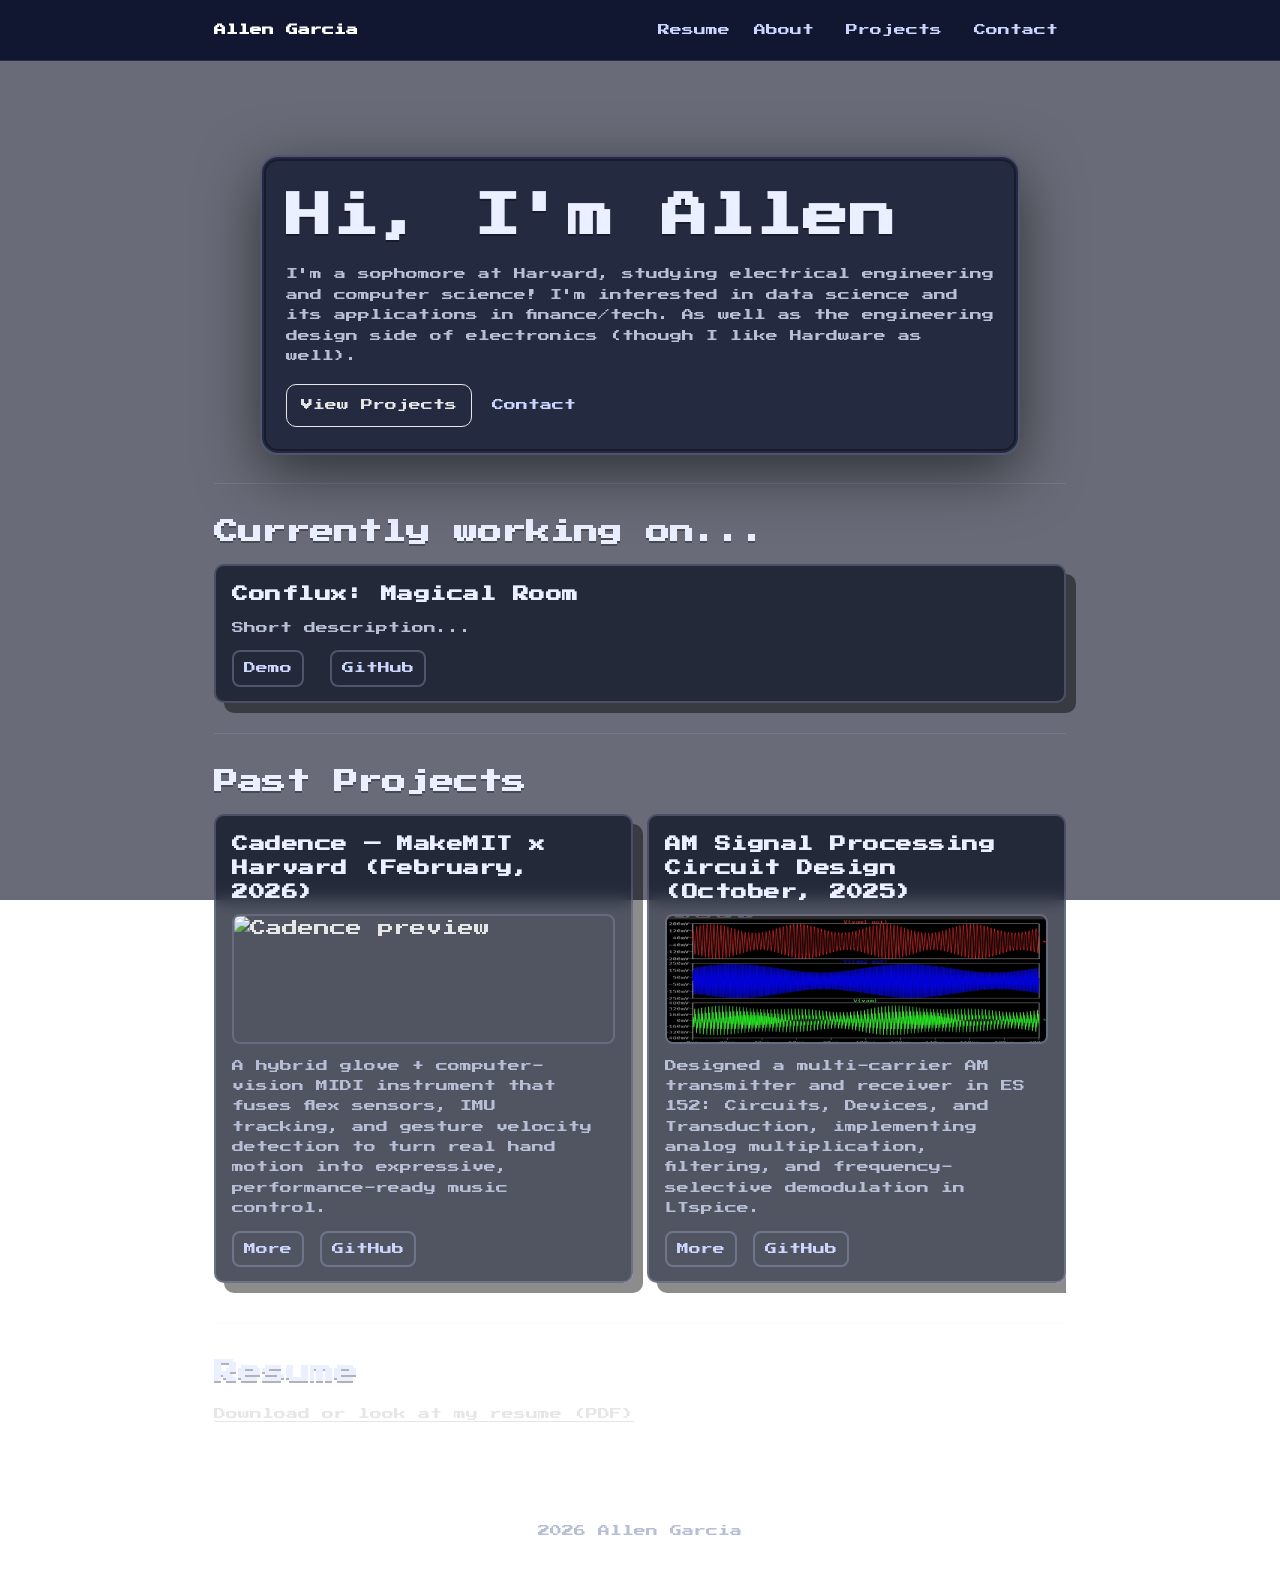
==== index.html @ dbefd51e "Update site" ====
<!doctype html>
<html lang="eng">
    <head>
        <meta charset="UTF-8" />
        <meta name="viewport" content="width=device-width, initial-scale=1.0" />
        <title> Allen Garcia | Portfolio </title>
        <link rel="preconnect" href="https://fonts.googleapis.com">
        <link rel="preconnect" href="https://fonts.gstatic.com" crossorigin>
        <link href="https://fonts.googleapis.com/css2?family=Press+Start+2P&display=swap" rel="stylesheet">
        <link href="https://fonts.googleapis.com/css2?family=IBM+Plex+Mono:wght@300;400;500&display=swap" rel="stylesheet">
        <link rel = "stylesheet" href="style.css" />
    </head>

    <body>
        <video autoplay muted loop playsinline id="bg-video"> 
        <source src="assets/computer-retro.mp4" type="video/mp4" /> </video>
        <header class="site-header">
            <nav class="nav">
                <a class="logo" href="#"> Allen Garcia </a>
                <div class="nav-links">
                    <a href="#resume">Resume</a>
                    <button class="nav-btn" data-modal="aboutModal">About</button>
                    <button class="nav-btn" data-modal="projectsModal">Projects</button>
                    <button class="nav-btn" data-modal="contactModal">Contact</button>
                </div>
            </nav>
        </header>

        <main class="container">
            <section class="hero">
                <div class="hero-panel">
                    <h1>Hi, I'm Allen</h1>
                    <p>
                        I'm a sophomore at Harvard, studying electrical engineering and computer science! I'm interested in data science and 
                        its applications in finance/tech. As well as the engineering design side of electronics (though I like Hardware as well).
                    </p>
                    <div class="hero-buttons">
                        <a class="button" href="#projects">View Projects</a>
                        <button class="button button-outline nav-btn" data-modal="contactModal">Contact</button>
                    </div>
                </div>
            </section>


            <section id="projects" class="section">
                <h2> Currently working on...</h2>

                <div class="grid">
                    <article class="card">
                        <h3>Conflux: Magical Room </h3>
                        <p>Short description...</p>
                        <div class="card-links">
                            <a href="#" target="_blank" rel="noreferrer">Demo</a>
                            <a href="#" target="_blank" rel="noreferrer">GitHub</a>
                        </div>
                    </article>
                </div>
            </section>

            <section id="past-projects" class="section">
            <h2> Past Projects</h2>

            <div class="hscroll" aria-label="Past projects horizontal scroller">
                <article class="card">
                  <h3> Cadence — MakeMIT x Harvard (February, 2026)</h3>
            
                  <img class="card-thumb" src="assets/" alt="Cadence preview" loading="lazy">
            
                  <!-- ✅ short description -->
                  <p>
                   A hybrid glove + computer-vision MIDI instrument that fuses flex sensors, IMU tracking, and gesture velocity detection to turn real hand motion into expressive, performance-ready music control.
                  </p>
            
                  <div class="card-links">
                    <!-- ✅ opens big modal -->
                    <button class="card-link-btn card-more nav-btn" data-modal="cadenceModal">
                    More
                    </button>
                    <a href="https://github.com/so2zhang/MakeMIT2026" target="_blank" rel="noreferrer">GitHub</a>
                  </div>
                </article>
                <article class="card">
                    <h3> AM Signal Processing Circuit Design (October, 2025)</h3>
                    <img class="card-thumb" src="assets/am_transceiver_portfolioo.png" alt="AM signal processing preview" loading="lazy">
                    <p>Designed a multi-carrier AM transmitter and receiver in ES 152: Circuits, Devices, and Transduction, implementing analog multiplication, filtering, and frequency-selective demodulation in LTspice.</p>
                    <div class="card-links">
                    <button class="card-link-btn card-more nav-btn" data-modal="amModal">
                    More
                    </button>
                        <a href="#" target="_blank" rel="noreferrer">GitHub</a>
                    </div>
                </article> 
                <article class="card">
                    <h3> Harmoni Glove (March, 2025) </h3>
                    <img class="card-thumb" src="images/projects/harmoni.png" alt="Harmoni Glove preview" loading="lazy">
                    <p>Short description.</p>
                    <div class="card-links">
                        <a href="#" target="_blank" rel="noreferrer">GitHub</a>
                        <!--add more modal thing-->
                    </div>
                </article>
              </div>              
            </section>

  

            <section id="resume" class="section">
                <h2>Resume</h2>
                <p>
                    <a href="assets/resume.pdf" target="_blank" rel="noreferrer">
                        Download or look at my resume (PDF)
                    </a>
                </p>
            </section>
        </main>

        <footer class="footer">
            <p> <span id="year"></span> Allen Garcia</p>
        </footer>

        <script>
            document.getElementById("year").textContent = new Date().getFullYear();
        </script>
        <!--Moda Overlay-->
        <div class="modal-overlay" id="modalOverlay" aria-hidden="true"></div>

        <!-- ABOUT WINDOW -->
        <section class="pixel-window modal" id="aboutModal" role="dialog" aria-modal="true" aria-labelledby="aboutTitle" aria-hidden="true">
            <header class="pixel-titlebar">
                <span id="aboutTitle" class="pixel-title">ABOUT</span>
                <button class="pixel-close" type="button" data-close aria-label="Close">✕</button>
            </header>
            <div class="pixel-content">
                <p>
                    Write your “about me” here. Keep it short + personal.
                </p>
                <p>
                    Example: EE/CS student at Harvard building interactive systems, data tools, and hardware projects.
                </p>
            </div>
        </section>

        <!-- PROJECTS WINDOW -->
         <section class="pixel-window modal" id="projectsModal" role="dialog" aria-modal="true" aria-labelledby="projectsTitle" aria-hidden="true">
            <header class="pixel-titlebar">
                <span id="projectsTitle" class="pixel-title">PROJECTS</span>
                <button class="pixel-close" type="button" data-close aria-label="Close">✕</button>
            </header>
            <div class="pixel-content">
                <ul class="pixel-list">
                    <li><span class="bullet">•</span> Mictlán Maze Game — HTML/CSS/JS</li>
                    <li><span class="bullet">•</span> Harmoniglove — Arduino + sensors + LEDs</li>
                    <li><span class="bullet">•</span> HDAG — analytics + research pipelines</li>
                </ul>
            </div>
        </section>
        <!-- CONTACT WINDOW -->
        <section class="pixel-window modal" id="contactModal" role="dialog" aria-modal="true" aria-labelledby="contactTitle" aria-hidden="true">
            <header class="pixel-titlebar">
                <span id="contactTitle" class="pixel-title">CONTACT</span>
                <button class="pixel-close" type="button" data-close aria-label="Close">✕</button>
            </header>
            <div class="pixel-content">
                <p>Email: <a href="mailto:you@example.com">allengarcia@college.harvard.edu</a></p>
                <p>
                    <a href="https://www.linkedin.com/in/allenga777/" target="_blank" rel="noreferrer">LinkedIn</a> ·
                    <a href="https://github.com/allenjavil" target="_blank" rel="noreferrer">GitHub</a>
                </p>
            </div>
        </section>

        <!-- CADENCE CASE STUDY WINDOW -->
        <section class="pixel-window modal modal-lg" id="cadenceModal"
          role="dialog" aria-modal="true" aria-labelledby="cadenceTitle" aria-hidden="true">
        
          <header class="pixel-titlebar">
            <span id="cadenceTitle" class="pixel-title">CADENCE — CASE STUDY</span>
            <button class="pixel-close" type="button" data-close aria-label="Close">✕</button>
          </header>

          <!-- ✅ scrolls inside -->
          <div class="pixel-content modal-scroll">
            <div class="case-hero-full">
              <img class="case-hero-banner"
                   src="images/candence_more_portfolio.png"
                   alt="Cadence hero banner"
                   loading="lazy">
            </div>
                <p>
                  Cadence is a hybrid glove + camera MIDI controller that turns real hand motion into expressive music control.
                  It fuses glove sensors (ESP32) with webcam hand tracking (MediaPipe) to drive notes, CCs, and a live harmonic bed.
                </p>
          
        
            <h4 class="case-h">What it does</h4>
            <ul class="pixel-list">
              <li><span class="bullet"></span> Glove sensors (ESP32): 4 flex sensors, thumb touch/pressure ADC, hall sensors, IMU.</li>
              <li><span class="bullet"></span> Webcam tracking (MediaPipe): finger bend + hand position from a single hand.</li>
              <li><span class="bullet"></span> Gesture velocity triggers note-on/off (fast vs slow EMA) for “pluck” style playing.</li>
              <li><span class="bullet"></span> Thumb pressure → MIDI CC27, wrist pitch → CC28 + octave bias.</li>
              <li><span class="bullet"></span> Hand X/Y → CC25/26; hall sensors can act like sustain (CC64).</li>
              <li><span class="bullet"></span> Built-in harmonic engine: Markov/chord-library pad on MIDI ch2 while melody plays on ch1.</li>
            </ul>
        
            <h4 class="case-h">How we built it</h4>
            <ul class="pixel-list">
              <li><span class="bullet"></span> ESP32 streams compact CSV sensor data over serial/Bluetooth (supports multiple formats).</li>
              <li><span class="bullet"></span> Python engine: robust serial reader + MediaPipe + Madgwick AHRS for stable pitch.</li>
              <li><span class="bullet"></span> Sensor fusion + smoothing (EMAs/deadbands) for responsiveness without jitter.</li>
              <li><span class="bullet"></span> MIDI out via mido + rtmidi (“GestureHand MIDI”) → works with any DAW/synth.</li>
            </ul>
        
            <h4 class="case-h">Challenges</h4>
            <ul class="pixel-list">
              <li><span class="bullet"></span> Noisy sensors + dropped frames → needed strong filtering + fallback behavior.</li>
              <li><span class="bullet"></span> Latency vs stability → tuned fast/slow EMA and attack detection.</li>
              <li><span class="bullet"></span> Sensor direction mismatches → per-sensor inversion + calibration.</li>
              <li><span class="bullet"></span> IMU drift/alignment → calibration, deadbanding, smoothing to avoid twitchy octave jumps.</li>
              <li><span class="bullet"></span> Musical feel → deadbands for CC spam, auto note-off aging, careful thresholds.</li>
            </ul>
        
            <h4 class="case-h">What we’re proud of</h4>
            <ul class="pixel-list">
              <li><span class="bullet"></span> Natural gesture-to-note triggering using bend velocity (not static thresholds).</li>
              <li><span class="bullet"></span> True hybrid tracking: glove continues when vision fails; camera adds nuance when available.</li>
              <li><span class="bullet"></span> Full performance surface: CC27/28 + CC25/26 + sustain makes it feel like an instrument.</li>
              <li><span class="bullet"></span> Plug-and-play MIDI: virtual port works anywhere with zero special integration.</li>
            </ul>
        
            <h4 class="case-h">What we learned</h4>
            <ul class="pixel-list">
              <li><span class="bullet"></span> Filtering + deadbands can make cheap sensors feel “premium.”</li>
              <li><span class="bullet"></span> Calibration is UX — a wizard turns a demo into an instrument.</li>
              <li><span class="bullet"></span> Fusion beats perfection: two imperfect systems together are more reliable.</li>
              <li><span class="bullet"></span> Real-time systems need guardrails: auto-release, reconnection, fallback modes.</li>
            </ul>
        
            <h4 class="case-h">What’s next</h4>
            <ul class="pixel-list">
              <li><span class="bullet"></span> Save/load user calibration + mapping profiles.</li>
              <li><span class="bullet"></span> More gestures: pinch/tap/poses (mute, latch chord, arpeggiate).</li>
              <li><span class="bullet"></span> Gestures influence harmony (tension, inversion, voicing).</li>
              <li><span class="bullet"></span> Wireless polish + packaging: UI for status, mapping, and synth presets.</li>
            </ul>
        
            <div class="card-links" style="margin-top: 14px;">
              <a href="#" target="_blank" rel="noreferrer">GitHub</a>
              <button class="card-link-btn nav-btn" data-close>Close</button>
            </div>
          </div>
        </section>
    <!-- AM Signal Transmitter CASE STUDY WINDOW -->       
        <section class="pixel-window modal modal-lg"
          id="amModal"
          role="dialog"
          aria-modal="true"
          aria-labelledby="amTitle"
          aria-hidden="true">
        
          <header class="pixel-titlebar">
            <span id="amTitle" class="pixel-title">
              AM SIGNAL PROCESSING SYSTEM — ES 152
            </span>
            <button class="pixel-close" type="button" data-close aria-label="Close">✕</button>
          </header>
        
          <div class="pixel-content modal-scroll">
        
            <!-- HERO SECTION -->
            <div class="case-hero">
              <img class="case-image"
                   src="assets/projects/am-overview.png"
                   alt="AM system block diagram"
                   loading="lazy">
        
              <div>
                <p>
                  In ES 152: Circuits, Devices, and Transduction, I designed and simulated
                  a complete multi-carrier AM transmitter and receiver system in LTspice.
                  The project implemented amplitude modulation using analog multipliers,
                  frequency-selective filtering, and system-level impedance-aware design.
                </p>
              </div>
            </div>
        
            <!-- SYSTEM ARCHITECTURE -->
            <h4 class="case-h">System Architecture</h4>
            <p>
              The system encodes two independent audio signals onto separate carrier
              frequencies (500 kHz and 1500 kHz) using amplitude modulation.
              The modulated signals are summed onto a single transmission channel
              and later separated and recovered through high-order filters.
            </p>
        
            <ul class="pixel-list">
              <li><span class="bullet"></span> Audio signals: 20 kHz and 10 kHz</li>
              <li><span class="bullet"></span> Carrier frequencies: 500 kHz and 1500 kHz</li>
              <li><span class="bullet"></span> Transmission channel: summed multi-carrier signal</li>
              <li><span class="bullet"></span> Receiver: frequency-selective filtering + demodulation</li>
            </ul>
        
            <!-- MULTIPLIER DESIGN -->
            <h4 class="case-h">Analog Multiplier Implementation</h4>
        
            <img class="case-image"
                 src="assets/projects/am-multiplier.png"
                 alt="Analog multiplier schematic"
                 loading="lazy">
        
            <p>
              To implement amplitude modulation, I built an analog multiplier
              using log/exp op-amp stages leveraging the exponential I-V relationship
              of diodes. The architecture used:
            </p>
        
            <ul class="pixel-list">
              <li><span class="bullet"></span> Log amplifier stages</li>
              <li><span class="bullet"></span> Inverting summing amplifier</li>
              <li><span class="bullet"></span> Exponential (anti-log) stage</li>
              <li><span class="bullet"></span> Impedance buffering between stages</li>
            </ul>
        
            <p>
              Because the multiplier only operates correctly for positive inputs,
              DC offsets were introduced and later removed using high-pass filtering.
              This required careful frequency-domain reasoning to eliminate
              unwanted low-frequency terms introduced by biasing.
            </p>
        
            <!-- FILTER DESIGN -->
            <h4 class="case-h">3rd-Order Filter Design</h4>
        
            <img class="case-image"
                 src="assets/projects/am-bode.png"
                 alt="Bode plot of filters"
                 loading="lazy">
        
            <p>
              Separating closely spaced carrier frequencies required higher-order filters.
              I designed cascaded 3rd-order low-pass and high-pass filters using a
              hybrid RLC + RC architecture.
            </p>
        
            <ul class="pixel-list">
              <li><span class="bullet"></span> Target cutoff frequencies: 600 kHz (LPF) and 1400 kHz (HPF)</li>
              <li><span class="bullet"></span> -60 dB/decade roll-off achieved via cascading</li>
              <li><span class="bullet"></span> RLC resonance used to compensate RC attenuation</li>
              <li><span class="bullet"></span> Unity gain at cutoff via resonance tuning (+3 dB compensation)</li>
            </ul>
        
            <p>
              AC sweeps (1 kHz – 1 GHz) were used to verify magnitude and phase response.
              The design required balancing cutoff sharpness, resonance gain, and
              impedance interactions between stages.
            </p>
        
            <!-- SYSTEM INTEGRATION -->
            <h4 class="case-h">System Integration & Impedance Management</h4>
        
            <img class="case-image"
                 src="assets/projects/am-full-system.png"
                 alt="Full AM transmitter + receiver schematic"
                 loading="lazy">
        
            <p>
              The full system integrated transmitter, summing amplifier, antenna driver,
              and receiver filters. Each stage was designed with input/output impedance
              in mind to prevent loading effects and frequency shifts.
            </p>
        
            <ul class="pixel-list">
              <li><span class="bullet"></span> Buffered cascaded stages where required</li>
              <li><span class="bullet"></span> Designed antenna driver for 50 Ω load</li>
              <li><span class="bullet"></span> Verified time-domain modulation and recovery</li>
              <li><span class="bullet"></span> Ensured scalability for additional carriers</li>
            </ul>
        
            <!-- KEY TAKEAWAYS -->
            <h4 class="case-h">Key Takeaways</h4>
        
            <ul class="pixel-list">
              <li><span class="bullet"></span> High-order filters require both magnitude and impedance awareness.</li>
              <li><span class="bullet"></span> Resonance can intentionally shape system-level gain.</li>
              <li><span class="bullet"></span> Biasing tricks often introduce frequency-domain artifacts that must be filtered.</li>
              <li><span class="bullet"></span> Modular analog blocks allow scalable communication architectures.</li>
            </ul>
        
            <div class="card-links" style="margin-top: 16px;">
              <a href="https://github.com/yourusername/am-project"
                 target="_blank"
                 rel="noopener noreferrer">
                 GitHub
              </a>
        
              <button class="card-link-btn nav-btn" data-close>
                Close
              </button>
            </div>
        
          </div>
        </section>


    <!--JS for pixel box or wtv-->
    <script>
        const overlay = document.getElementById("modalOverlay");
        const openButtons = document.querySelectorAll("[data-modal]");
        const modals = document.querySelectorAll(".modal");

        function openModal(id) {
            const modal = document.getElementById(id);
            if (!modal) return;

            // Close any open modals first
            closeAll();

            overlay.classList.add("active");
            overlay.setAttribute("aria-hidden", "false");

            modal.classList.add("active");
            modal.setAttribute("aria-hidden", "false");
        }

        function closeAll() {
            overlay.classList.remove("active");
            overlay.setAttribute("aria-hidden", "true");

            modals.forEach(m => {
            m.classList.remove("active");
            m.setAttribute("aria-hidden", "true");
            });
        }

        // Open buttons
        openButtons.forEach(btn => {
            btn.addEventListener("click", () => openModal(btn.dataset.modal));
        });

        // Close when clicking overlay
        overlay.addEventListener("click", closeAll);

        // Close when clicking any X button
        document.addEventListener("click", (e) => {
            if (e.target.matches("[data-close]")) closeAll();
        });

        // Close with ESC key
        document.addEventListener("keydown", (e) => {
            if (e.key === "Escape") closeAll();
        });
    </script>
    </body>
</html>
---- style.css ----
:root {
  --max-width: 900px;
  --text: #e6e6e6;
  --muted: #b7bfd6;
  --border: rgba(255,255,255,0.18);
  --bg: #0b1026;
}
* { box-sizing: border-box; }

body {
  margin: 0;
  font-family: "Press Start 2P", system-ui, sans-serif;
  color: var(--text);
  line-height: 1.5;
}

p, li, a, button {
  font-size: 12px;
  line-height: 1.7;
}

body::before {
  content: "";
  position: fixed;
  inset: 0;
  background: rgba(5, 10, 30, 0.6); /* dark space blue overlay */
  z-index: -1;
}

/* Case study body font override */
.modal .pixel-content,
.modal .pixel-content p,
.modal .pixel-content li{
  font-family: "IBM Plex Mono", monospace;
  font-size: 13px;
  line-height: 1.6;
  letter-spacing: 0.2px;
}
    
a { color: inherit; }

.container{
  max-width: var(--max-width);
  margin: 0 auto;
  padding: 24px;
}

.site-header{
  border-bottom: 1px solid rgba(255,255,255,0.1);
  background: rgba(8, 15, 40, 0.9);
  backdrop-filter: blur(8px);
  color: white;
}

#bg-video {
  position: fixed;
  top: 0;
  left: 0;
  width: 100%;
  height: 100%;
  object-fit: cover;
  z-index: -2;
}

.nav {
    max-width: var(--max-width);
    margin: 0 auto;
    padding: 14px 24px;
    display: flex;
    align-items: center;
    justify-content: space-between;
    gap: 16px;
}

.logo{
    font-weight: 700;
    text-decoration: none;
}

.nav-links a {
  margin-left: 12px;
  text-decoration: none;
  color: #cbd6ff;
}

.nav-links a:hover {color:
   white; }

.hero {
    padding: 40px 0 16px;
}

.hero h1 {
    font-size: 40px;
    margin: 0 0 10px;
}

.hero p {
    margin: 0 0 18px;
    color: var(--muted);
    max-width: 60ch;
}

.hero-buttons {
    display: flex;
    gap: 12px;
    flex-wrap: wrap;
}

/* ===== Centered hero box (glass + pixel vibe) ===== */
.hero {
  padding: 70px 0 28px;
}

.hero-panel {
  max-width: 760px;
  margin: 0 auto;

  /* “window” feel */
  background: rgba(10, 18, 45, 0.72);
  border: 2px solid rgba(203, 214, 255, 0.25);
  border-radius: 18px;

  /* soft depth */
  box-shadow: 0 18px 60px rgba(0, 0, 0, 0.55);

  /* blur makes it feel like the inspo image */
  backdrop-filter: blur(10px);

  padding: 26px 24px;
}

.hero h1 {
  margin: 0 0 12px;
  font-size: 46px;
  letter-spacing: 1px;
  color: #eaf0ff;
  text-shadow: 0 2px 0 rgba(0,0,0,0.35);
}

.hero-panel p {
  margin: 0 0 18px;
  color: var(--muted);
  max-width: 65ch;
}
.hero-panel {
  outline: 2px solid rgba(0,0,0,0.35);
  outline-offset: -6px;
}

.button {
    display: inline-block;
    padding: 10px 14px;
    border: 1px solid var(--text);
    border-radius: 10px;
    text-decoration: none;
}

.button-outline {
    border-color: var(--border);
    color: var(--muted);
}

.section {
  padding: 30px 0;
  border-top: 1px solid rgba(203,214,255,0.12);

}

.section h2 {
  margin: 0 0 14px;
  color: #eaf0ff;
  text-shadow: 0 2px 0 rgba(0,0,0,0.3);

}

.grid {
    display: grid;
    grid-template-columns: repeat(auto-fit, minmax(230px, 1fr));
    gap: 14px;
}

.hscroll{
  display: grid;
  grid-auto-flow: column;
  grid-auto-columns: calc((100% - 14px) / 2); /* 2 cards visible, 1 gap */
  gap: 14px;

  overflow-x: auto;
  padding-bottom: 10px; /* space for scrollbar */
  scroll-snap-type: x mandatory;
  scroll-padding: 24px;

  /* optional: smoother touch scrolling */
  -webkit-overflow-scrolling: touch;
}

/* Each card snaps nicely */
.hscroll > .card{
  scroll-snap-align: start;
}

/* Optional: style the horizontal scrollbar a bit */
.hscroll::-webkit-scrollbar{
  height: 10px;
}
.hscroll::-webkit-scrollbar-thumb{
  background: rgba(203, 214, 255, 0.25);
  border-radius: 999px;
}
.hscroll::-webkit-scrollbar-track{
  background: rgba(0,0,0,0.15);
  border-radius: 999px;
}

/* On smaller screens: show 1 card per view */
@media (max-width: 620px){
  .hscroll{
    grid-auto-columns: 85%;
  }
}

.card {
  background: rgba(8, 14, 32, 0.70);
  border: 2px solid rgba(203, 214, 255, 0.22);
  border-radius: 10px;              /* keep slightly rounded, still “retro” */
  padding: 16px 16px 14px;
  box-shadow: 10px 10px 0 rgba(0,0,0,0.45);
  backdrop-filter: blur(8px);
}

.card h3 {
  margin-top: 0;
  margin-bottom: 10px;
  color: #eaf0ff;
  font-size: 16px;
  letter-spacing: 0.5px;
}

.card p {
    color: var(--muted);
}

.card-thumb{
  width: 100%;
  height: 130px;
  object-fit: cover;
  border-radius: 8px;
  border: 2px solid rgba(203, 214, 255, 0.18);
  margin: 10px 0 12px;
  display: block;
}
.card-more{
  border-style: dashed;
}

@media (max-width: 520px){
  .card-thumb{ height: 130px; }
}

.card-links a {
  display: inline-block;
  padding: 6px 10px;
  border: 2px solid rgba(203, 214, 255, 0.25);
  border-radius: 8px;
  text-decoration: none;
  color: #cbd6ff;
  margin-right: 10px;
}

.card-links a:hover {
  color: white;
  border-color: rgba(255,255,255,0.5);
}

.footer {
    border-top: 1px solid var(--border);
    padding: 18px 24px;
    text-align: center;
    color: var(--muted);
}

/* ===== Pixel Pop-up Windows ===== */

.nav-btn {
  background: transparent;
  border: 0;
  padding: 6px 8px;
  cursor: pointer;
  color: #cbd6ff;
  font-family: "Press Start 2P", system-ui, sans-serif;
  font-size: 12px;
}

.nav-btn:hover {
  color: white;
  text-decoration: underline;
}

.modal-overlay {
  position: fixed;
  inset: 0;
  background: rgba(0,0,0,0.55);
  opacity: 0;
  pointer-events: none;
  transition: opacity 150ms ease;
  z-index: 50;
}

.modal-overlay.active {
  opacity: 1;
  pointer-events: auto;
}

.modal {
  position: fixed;
  left: 50%;
  top: 18%;
  transform: translateX(-50%);
  width: min(720px, calc(100% - 32px));
  display: none;
  z-index: 60;
}

.modal.active {
  display: block;
}

.pixel-window {
  background: #e9e9e9;
  color: #111;
  border: 3px solid #111;
  box-shadow: 8px 8px 0 #111;
}

.pixel-titlebar {
  display: flex;
  align-items: center;
  justify-content: space-between;
  gap: 10px;
  padding: 10px 10px;
  background: #d0d0d0;
  border-bottom: 3px solid #111;
}

.pixel-title {
  font-size: 12px;
  letter-spacing: 0.5px;
}

.pixel-close {
  width: 34px;
  height: 28px;
  border: 3px solid #111;
  background: #f5f5f5;
  cursor: pointer;
  font-size: 12px;
  line-height: 1;
  display: grid;
  place-items: center;
  box-shadow: 3px 3px 0 #111;
}

.pixel-close:active {
  transform: translate(2px, 2px);
  box-shadow: 1px 1px 0 #111;
}

.pixel-content {
  padding: 14px;
  background: #efefef;
}

.pixel-content a {
  text-decoration: underline;
}

/* Make a larger modal for case studies */
.modal-lg{
  top: 8%;
  width: min(920px, calc(100% - 32px));
}

/* Scroll inside the pixel window so it never runs off-screen */
.modal-scroll{
  max-height: min(70vh, 640px);
  overflow: auto;
}

/* Optional: nicer scrolling */
.modal-scroll::-webkit-scrollbar{
  width: 10px;
}
.modal-scroll::-webkit-scrollbar-thumb{
  background: #bdbdbd;
  border: 2px solid #111;
}
.modal-scroll::-webkit-scrollbar-track{
  background: #e9e9e9;
}

/* Case study layout */
.case-hero{
  display: grid;
  grid-template-columns: 220px 1fr;
  gap: 14px;
  align-items: start;
  margin-bottom: 14px;
}

.case-image{
  width: 100%;
  height: 160px;
  object-fit: cover;
  border: 3px solid #111;
  box-shadow: 6px 6px 0 #111;
  background: #fff;
}

.case-h{
  margin: 22px 0 10px;
  font-size: 13px;
  font-weight: 500;
  text-transform: uppercase;
  letter-spacing: 0.5px;
}

.modal .pixel-content{
  background: #f2f2f2;
}

/* Make the Case Study button look like your links */
.card-link-btn{
  display: inline-block;
  padding: 6px 10px;
  border: 2px solid rgba(203, 214, 255, 0.25);
  border-radius: 8px;
  background: transparent;
  color: #cbd6ff;
  text-decoration: none;
  cursor: pointer;
  font-family: "Press Start 2P", system-ui, sans-serif;
  font-size: 12px;
}

.card-link-btn:hover{
  color: white;
  border-color: rgba(255,255,255,0.5);
}

/* Full-width hero for selected case-study modals */
.case-hero-full {
  width: 100%;
  margin-bottom: 14px;
  display: block;
  padding: 4px; /* optional frame */
  background: #fff; /* matches pixel window interior */
  border: 3px solid #111;
  box-shadow: 6px 6px 0 #111;
}

.case-hero-banner {
  width: 100%;
  height: 260px;           /* tweak: taller or shorter as desired */
  object-fit: cover;       /* cover for banner feel; use contain if you prefer no crop */
  object-position: center;
  display: block;
}

/* smaller screens: keep it readable */
@media (max-width: 700px) {
  .case-hero-banner { height: 160px; }
}
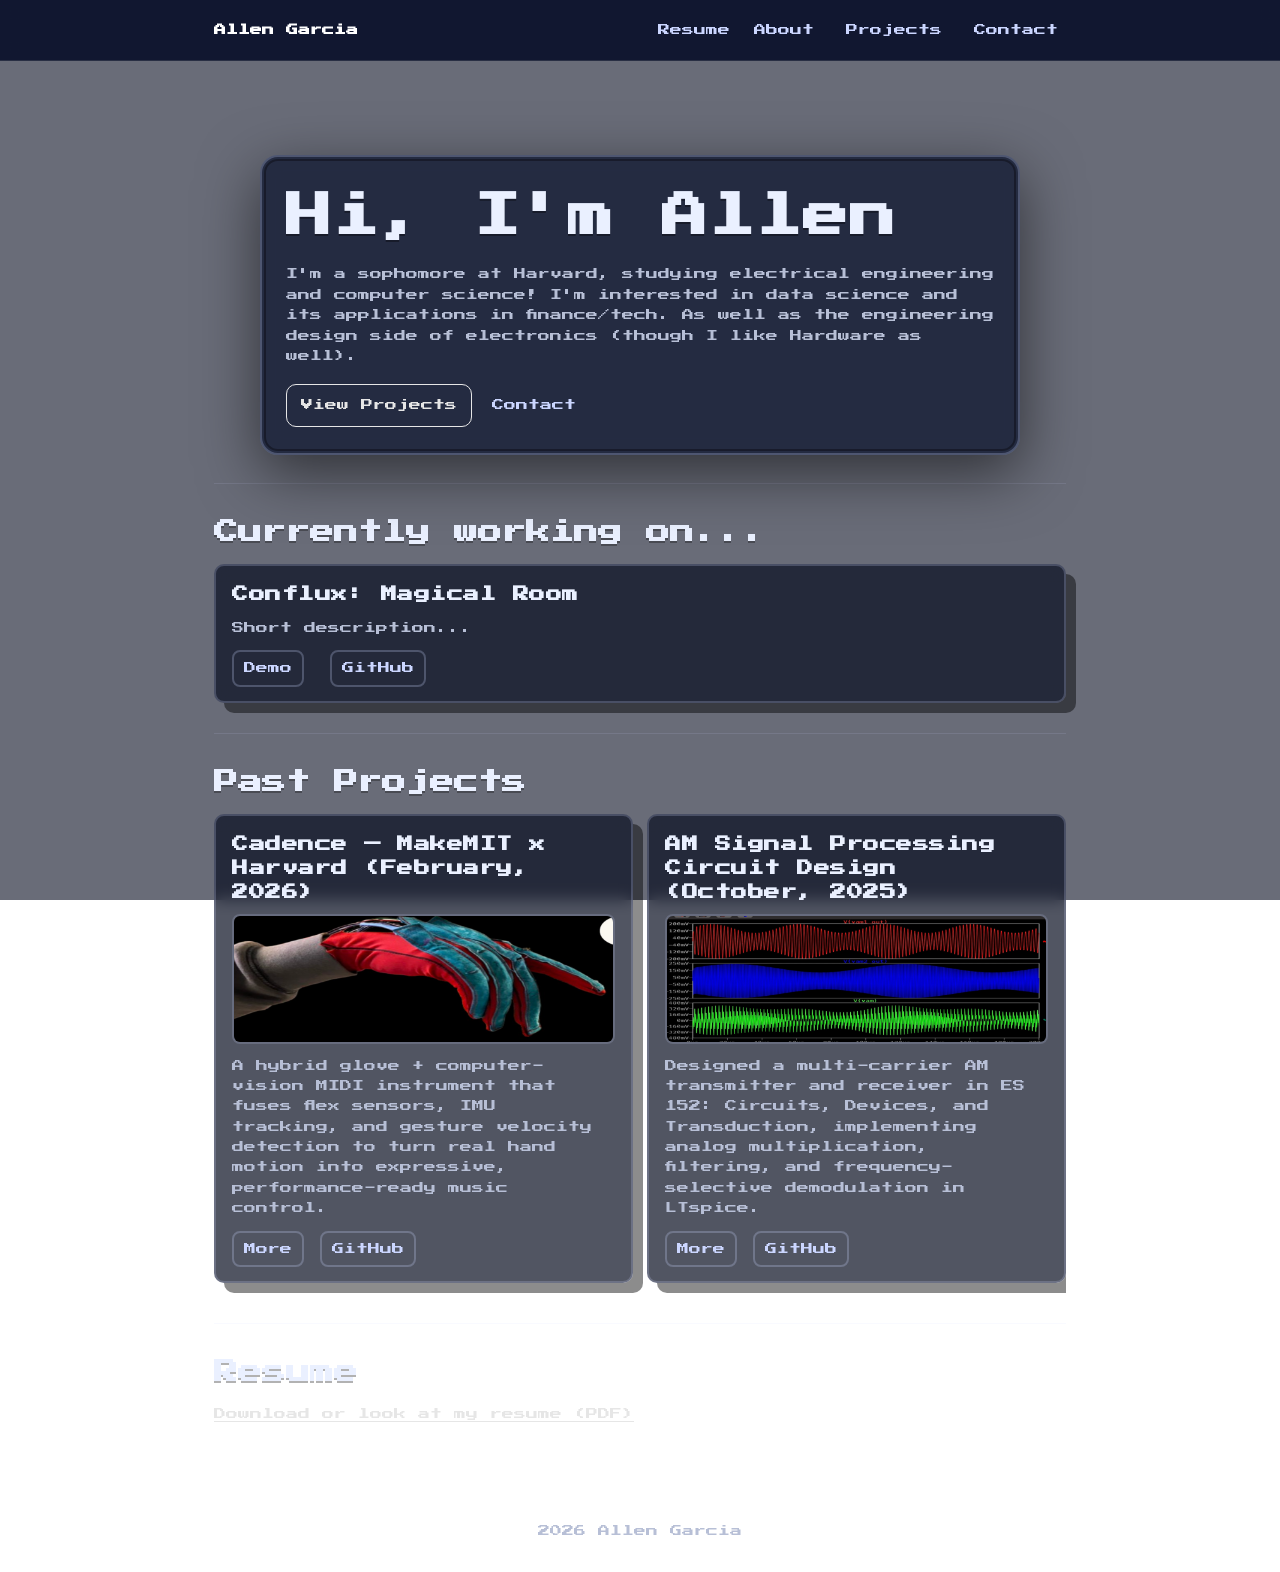
==== commit 36d8d0b7: "Fix cadence image path and update portfolio" ====
--- a/index.html
+++ b/index.html
@@ -1,5 +1,5 @@
 <!doctype html>
-<html lang="eng">
+<html lang="en">
     <head>
         <meta charset="UTF-8" />
         <meta name="viewport" content="width=device-width, initial-scale=1.0" />
@@ -64,7 +64,7 @@
                 <article class="card">
                   <h3> Cadence — MakeMIT x Harvard (February, 2026)</h3>
             
-                  <img class="card-thumb" src="assets/" alt="Cadence preview" loading="lazy">
+                  <img class="card-thumb" src="assets/ccadence_portfolio-3.png" alt="Cadence preview" loading="lazy">
             
                   <!-- ✅ short description -->
                   <p>
@@ -182,7 +182,7 @@
           <div class="pixel-content modal-scroll">
             <div class="case-hero-full">
               <img class="case-hero-banner"
-                   src="images/candence_more_portfolio.png"
+                   src="assets/candence_more_portfolio.png"
                    alt="Cadence hero banner"
                    loading="lazy">
             </div>
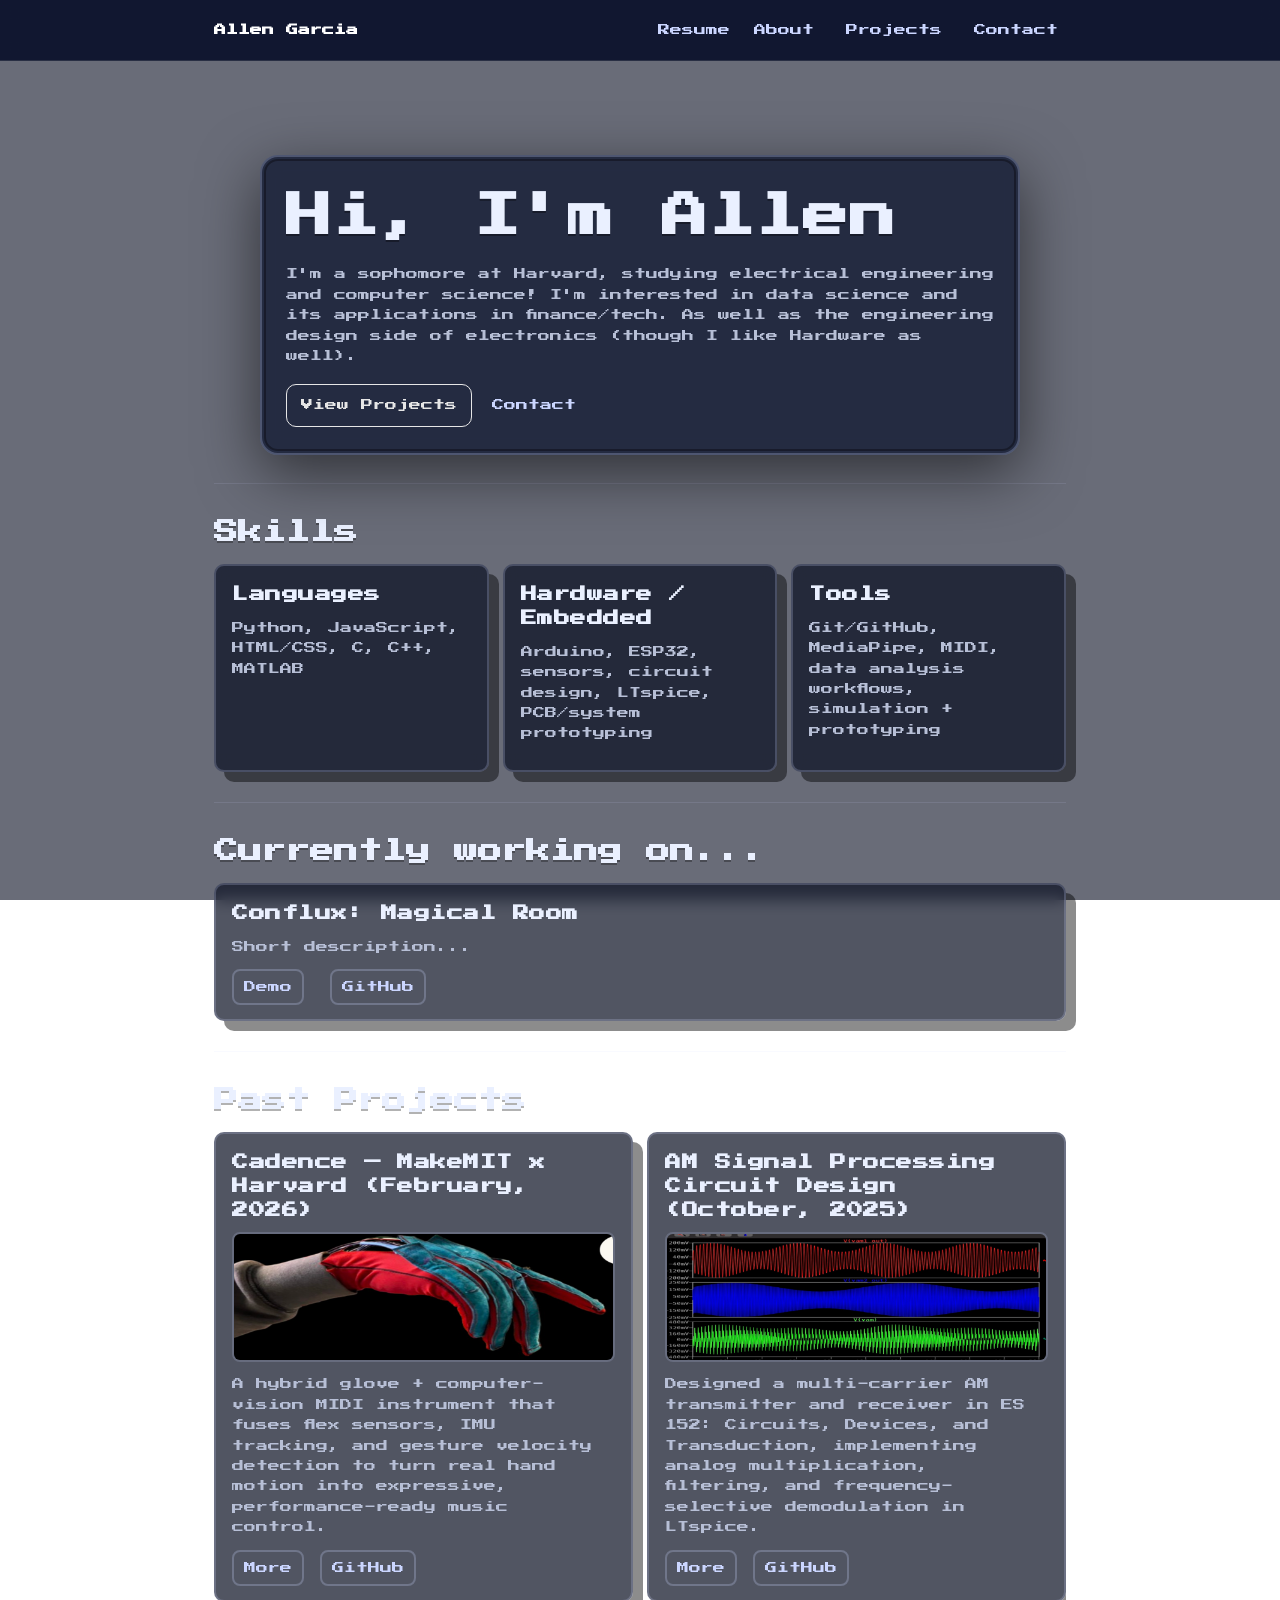
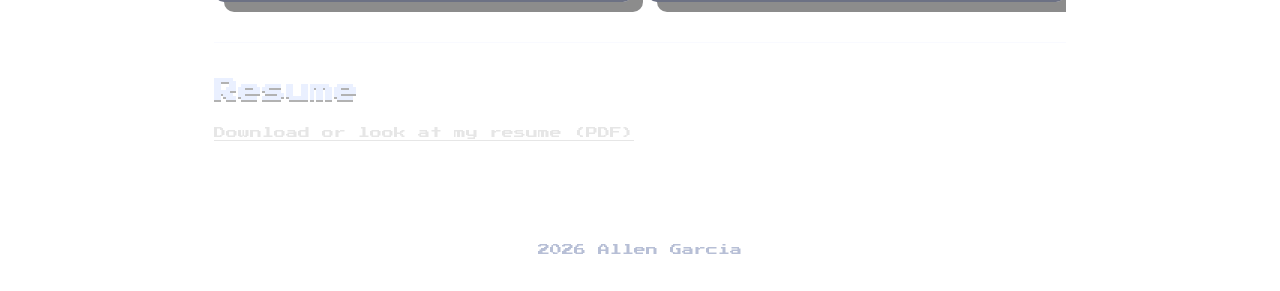
==== commit 3b5a1d00: "Update portfolio content" ====
--- a/index.html
+++ b/index.html
@@ -40,7 +40,23 @@
                     </div>
                 </div>
             </section>
-
+            <section id="skills" class="section">
+              <h2>Skills</h2>
+              <div class="grid">
+                <article class="card">
+                  <h3>Languages</h3>
+                  <p>Python, JavaScript, HTML/CSS, C, C++, MATLAB</p>
+                </article>
+                <article class="card">
+                  <h3>Hardware / Embedded</h3>
+                  <p>Arduino, ESP32, sensors, circuit design, LTspice, PCB/system prototyping</p>
+                </article>
+                <article class="card">
+                  <h3>Tools</h3>
+                  <p>Git/GitHub, MediaPipe, MIDI, data analysis workflows, simulation + prototyping</p>
+                </article>
+              </div>
+            </section>
 
             <section id="projects" class="section">
                 <h2> Currently working on...</h2>
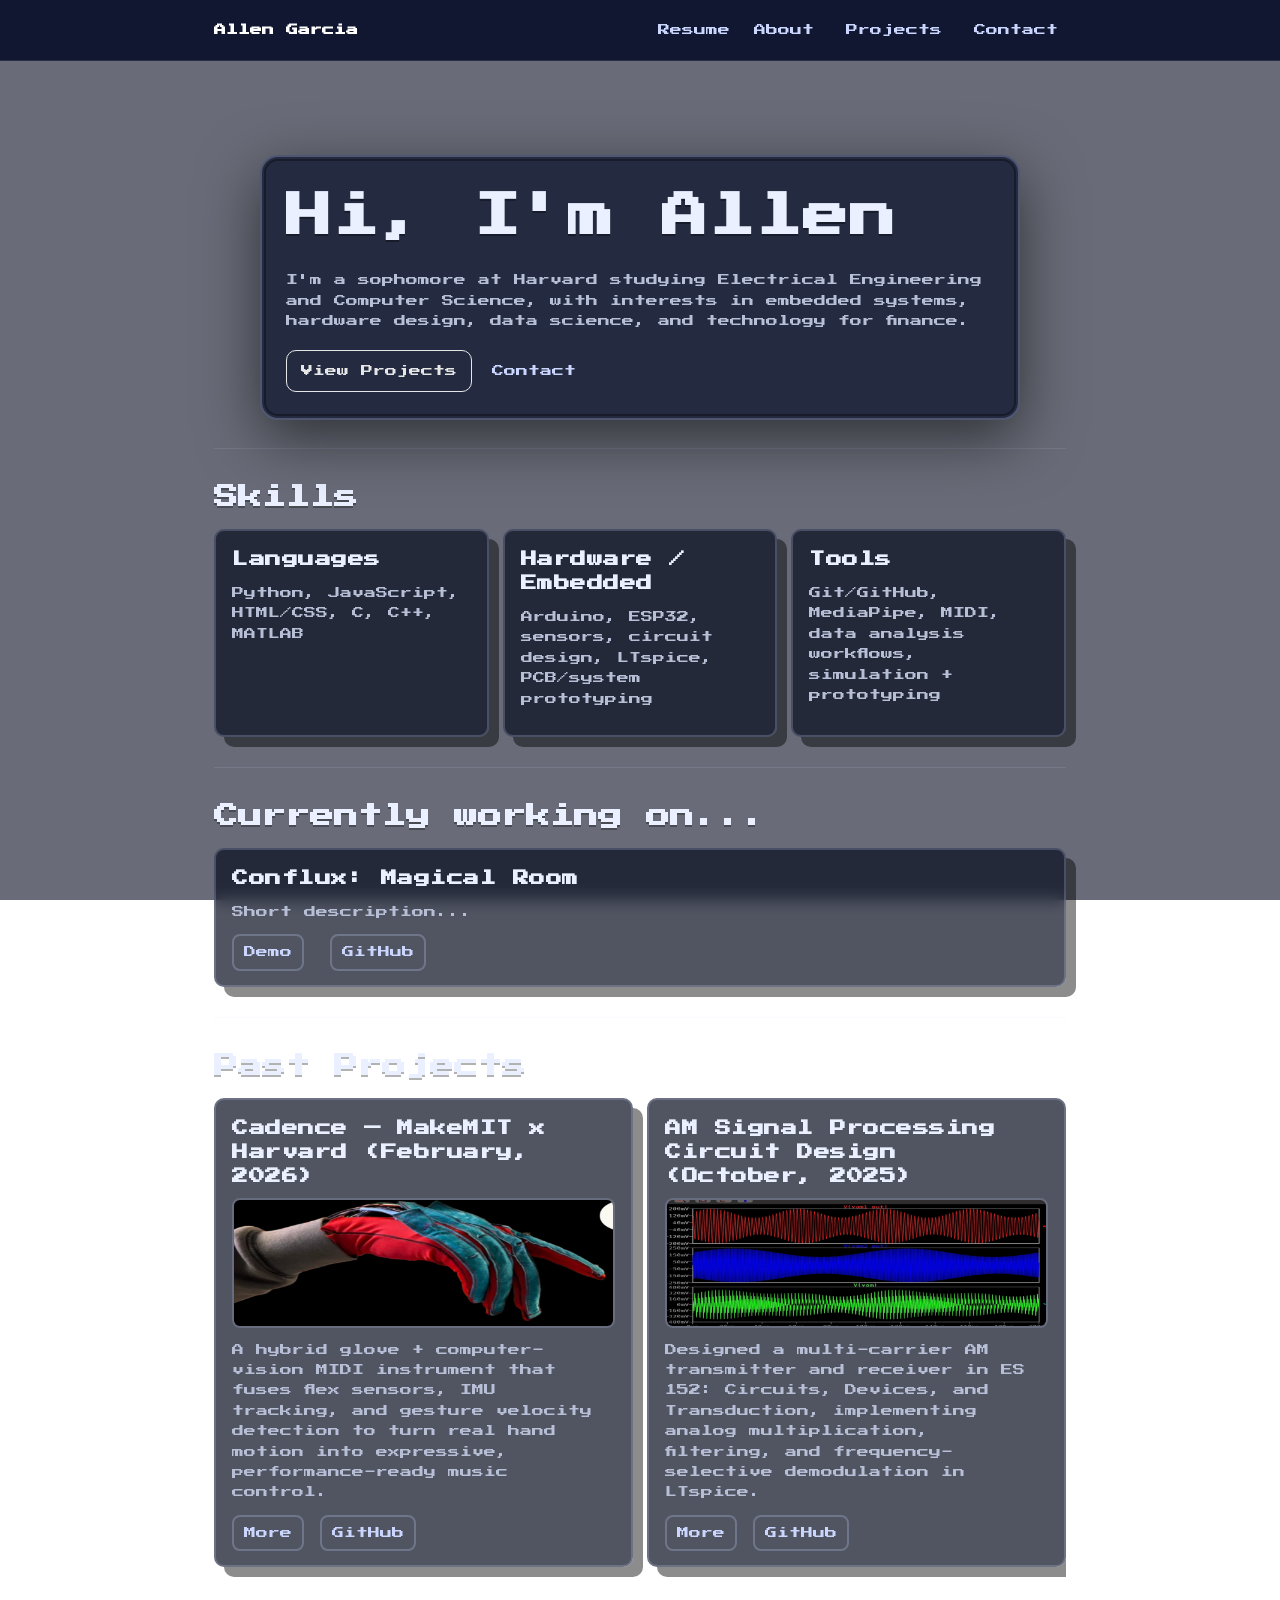
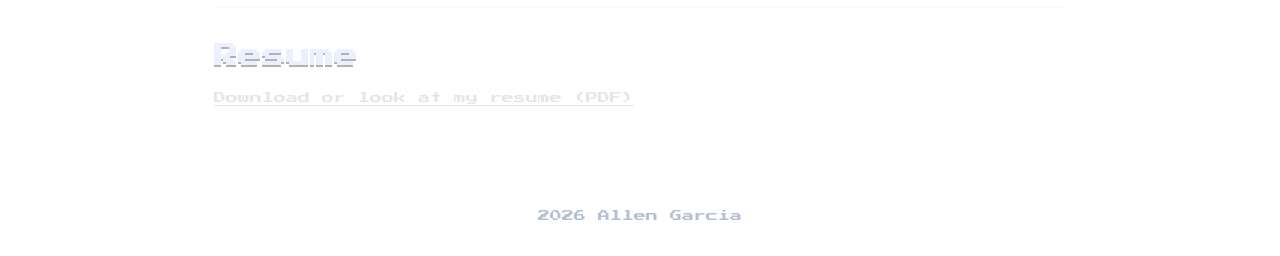
==== commit 4e99ea17: "Update portfolio content" ====
--- a/index.html
+++ b/index.html
@@ -31,8 +31,9 @@
                 <div class="hero-panel">
                     <h1>Hi, I'm Allen</h1>
                     <p>
-                        I'm a sophomore at Harvard, studying electrical engineering and computer science! I'm interested in data science and 
-                        its applications in finance/tech. As well as the engineering design side of electronics (though I like Hardware as well).
+                      <p>
+                        I'm a sophomore at Harvard studying Electrical Engineering and Computer Science, with interests in
+                        embedded systems, hardware design, data science, and technology for finance.
                     </p>
                     <div class="hero-buttons">
                         <a class="button" href="#projects">View Projects</a>
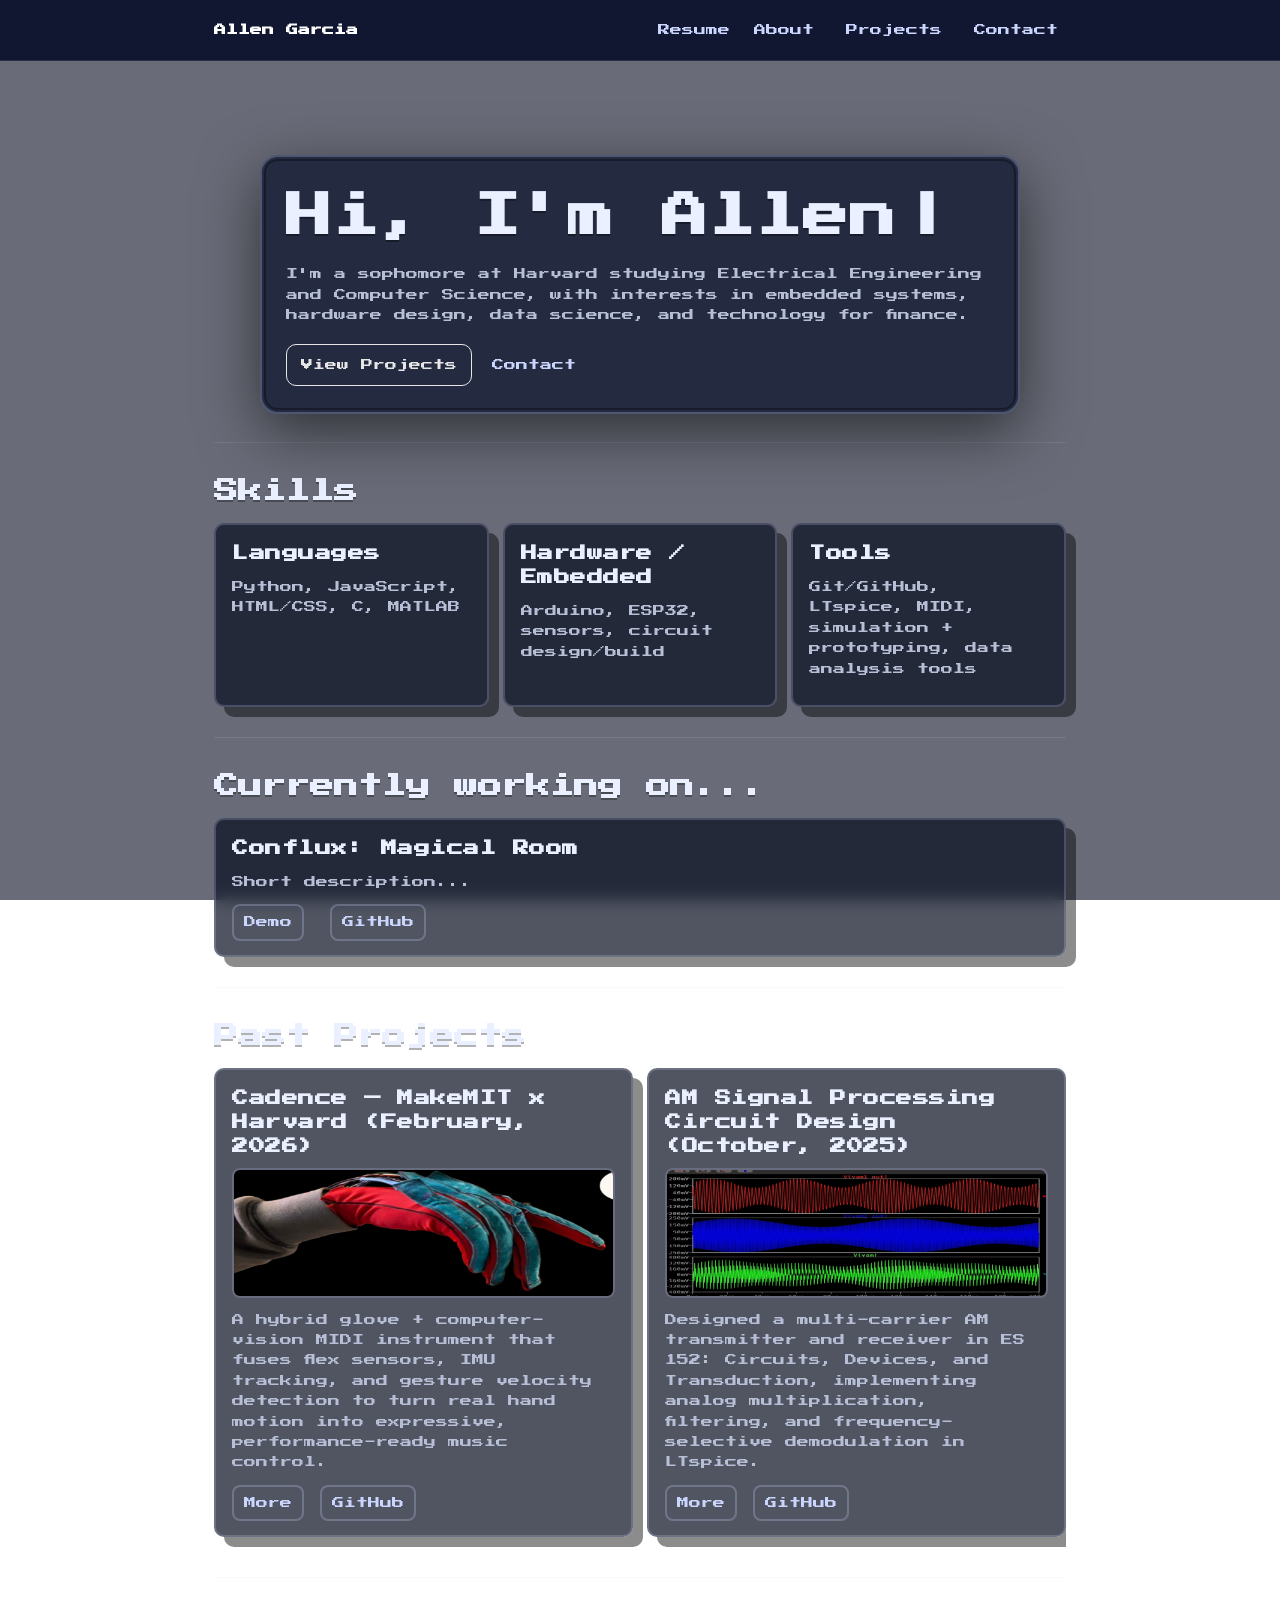
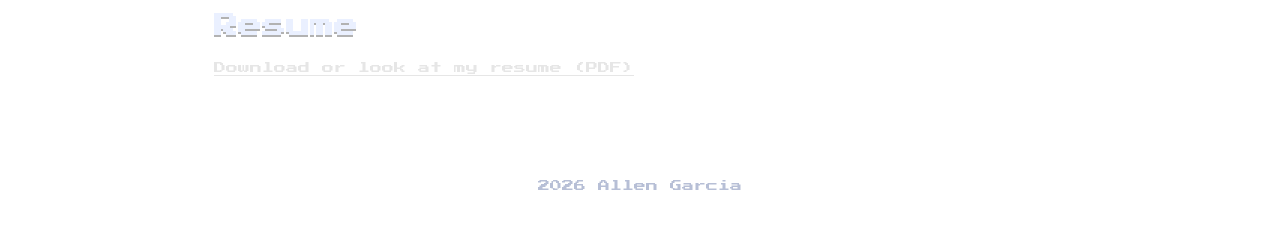
==== commit f7cc5f9f: "Add favicon" ====
--- a/index.html
+++ b/index.html
@@ -4,11 +4,17 @@
         <meta charset="UTF-8" />
         <meta name="viewport" content="width=device-width, initial-scale=1.0" />
         <title> Allen Garcia | Portfolio </title>
+
+        <link rel="icon" type="image/png" sizes="32x32" href="assets/official_portfolio_icon32x32.png">
+        <link rel="icon" type="image/png" sizes="16x16" href="assets/official_portfolio_icon16x16.png">
+        <link rel="icon" type="image/png" href="assets/official_portfolio_icon.png">
+
         <link rel="preconnect" href="https://fonts.googleapis.com">
         <link rel="preconnect" href="https://fonts.gstatic.com" crossorigin>
         <link href="https://fonts.googleapis.com/css2?family=Press+Start+2P&display=swap" rel="stylesheet">
         <link href="https://fonts.googleapis.com/css2?family=IBM+Plex+Mono:wght@300;400;500&display=swap" rel="stylesheet">
         <link rel = "stylesheet" href="style.css" />
+
     </head>
 
     <body>
@@ -29,12 +35,13 @@
         <main class="container">
             <section class="hero">
                 <div class="hero-panel">
-                    <h1>Hi, I'm Allen</h1>
-                    <p>
+                  <h1 class="typing-title">
+                    <span id="typed-name"></span><span class="cursor">|</span>
+                  </h1>
                       <p>
                         I'm a sophomore at Harvard studying Electrical Engineering and Computer Science, with interests in
                         embedded systems, hardware design, data science, and technology for finance.
-                    </p>
+                      </p>
                     <div class="hero-buttons">
                         <a class="button" href="#projects">View Projects</a>
                         <button class="button button-outline nav-btn" data-modal="contactModal">Contact</button>
@@ -46,15 +53,15 @@
               <div class="grid">
                 <article class="card">
                   <h3>Languages</h3>
-                  <p>Python, JavaScript, HTML/CSS, C, C++, MATLAB</p>
+                  <p>Python, JavaScript, HTML/CSS, C, MATLAB</p>
                 </article>
                 <article class="card">
                   <h3>Hardware / Embedded</h3>
-                  <p>Arduino, ESP32, sensors, circuit design, LTspice, PCB/system prototyping</p>
+                  <p>Arduino, ESP32, sensors, circuit design/build</p>
                 </article>
                 <article class="card">
                   <h3>Tools</h3>
-                  <p>Git/GitHub, MediaPipe, MIDI, data analysis workflows, simulation + prototyping</p>
+                  <p>Git/GitHub, LTspice, MIDI, simulation + prototyping, data analysis tools</p>
                 </article>
               </div>
             </section>
@@ -466,5 +473,23 @@
             if (e.key === "Escape") closeAll();
         });
     </script>
+
+    <script>
+      document.getElementById("year").textContent = new Date().getFullYear();
+
+      const text = "Hi, I'm Allen";
+      const typedName = document.getElementById("typed-name");
+      let index = 0;
+
+      function typeTitle() {
+        if (index < text.length) {
+          typedName.textContent += text.charAt(index);
+          index++;
+          setTimeout(typeTitle, 120);
+        }
+      }
+
+      window.addEventListener("load", typeTitle);
+    </script>
     </body>
 </html>
--- a/style.css
+++ b/style.css
@@ -105,6 +105,27 @@
     display: flex;
     gap: 12px;
     flex-wrap: wrap;
+}
+
+.typing-title {
+  margin: 0 0 12px;
+  font-size: 46px;
+  letter-spacing: 1px;
+  color: #eaf0ff;
+  text-shadow: 0 2px 0 rgba(0,0,0,0.35);
+  min-height: 56px;
+}
+
+.cursor {
+  display: inline-block;
+  margin-left: 6px;
+  animation: blink 0.9s steps(1) infinite;
+}
+
+@keyframes blink {
+  50% {
+    opacity: 0;
+  }
 }
 
 /* ===== Centered hero box (glass + pixel vibe) ===== */
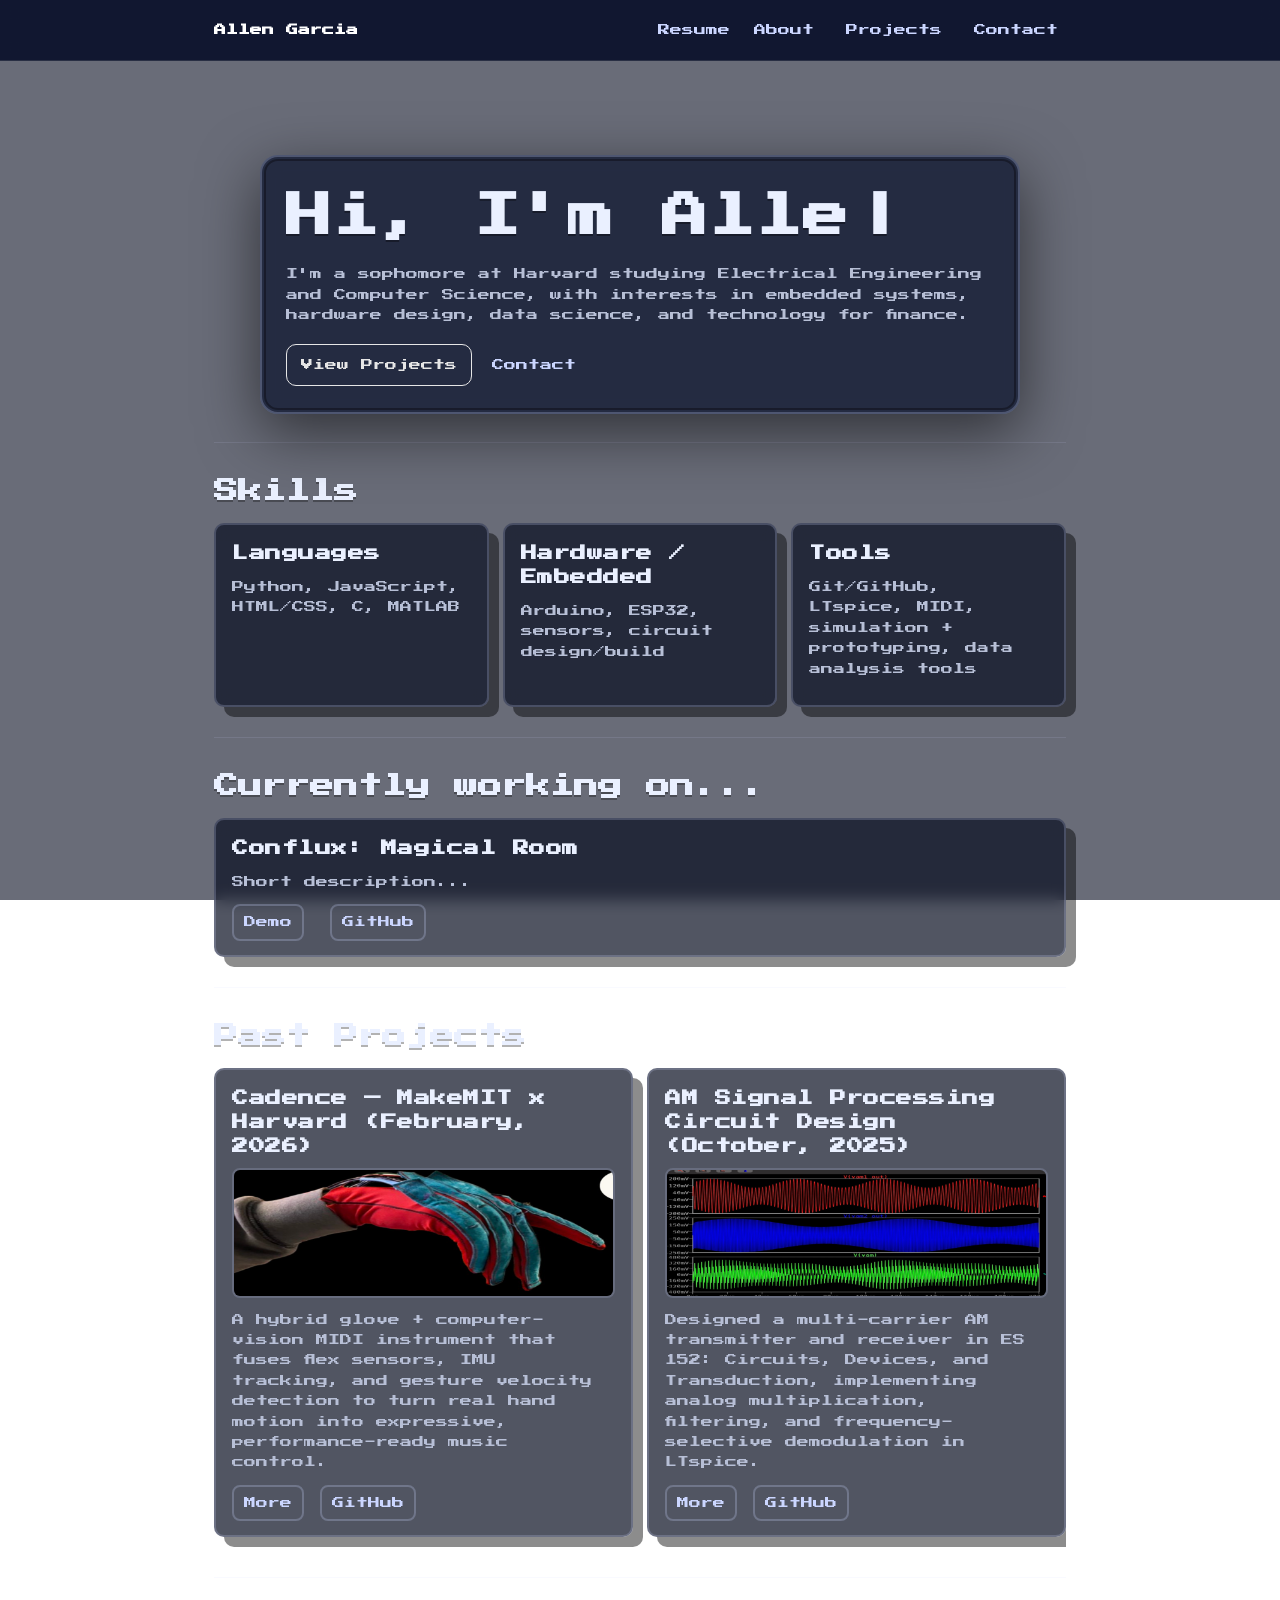
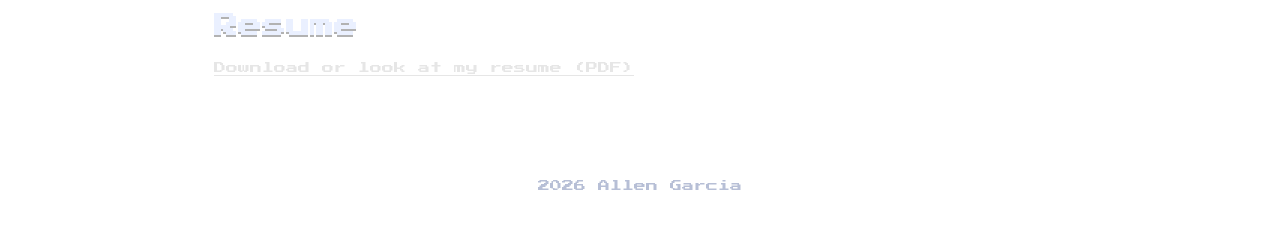
==== commit dc66c598: "Update portfolio content" ====
--- a/index.html
+++ b/index.html
@@ -273,39 +273,41 @@
             </div>
           </div>
         </section>
-    <!-- AM Signal Transmitter CASE STUDY WINDOW -->       
-        <section class="pixel-window modal modal-lg"
-          id="amModal"
-          role="dialog"
-          aria-modal="true"
-          aria-labelledby="amTitle"
-          aria-hidden="true">
-        
-          <header class="pixel-titlebar">
-            <span id="amTitle" class="pixel-title">
-              AM SIGNAL PROCESSING SYSTEM — ES 152
-            </span>
-            <button class="pixel-close" type="button" data-close aria-label="Close">✕</button>
-          </header>
-        
-          <div class="pixel-content modal-scroll">
-        
-            <!-- HERO SECTION -->
-            <div class="case-hero">
-              <img class="case-image"
-                   src="assets/projects/am-overview.png"
-                   alt="AM system block diagram"
-                   loading="lazy">
-        
-              <div>
-                <p>
-                  In ES 152: Circuits, Devices, and Transduction, I designed and simulated
-                  a complete multi-carrier AM transmitter and receiver system in LTspice.
-                  The project implemented amplitude modulation using analog multipliers,
-                  frequency-selective filtering, and system-level impedance-aware design.
-                </p>
-              </div>
-            </div>
+      <!-- AM Signal Transmitter CASE STUDY WINDOW -->       
+          <section class="pixel-window modal modal-lg"
+            id="amModal"
+            role="dialog"
+            aria-modal="true"
+            aria-labelledby="amTitle"
+            aria-hidden="true">
+          
+            <header class="pixel-titlebar">
+              <span id="amTitle" class="pixel-title">
+                AM SIGNAL PROCESSING SYSTEM — ES 152
+              </span>
+              <button class="pixel-close" type="button" data-close aria-label="Close">✕</button>
+            </header>
+          
+            <div class="pixel-content modal-scroll">
+          
+              <!-- HERO SECTION -->
+      <div class="case-hero case-hero-am">
+    <div class="case-image-frame">
+      <img class="case-image case-image-am"
+          src="assets/block_diagram_am.png"
+          alt="AM system block diagram"
+          loading="lazy">
+    </div>
+
+    <div class="case-hero-copy">
+      <p>
+        In ES 152: Circuits, Devices, and Transduction, I designed and simulated
+        a complete multi-carrier AM transmitter and receiver system in LTspice.
+        The project implemented amplitude modulation using analog multipliers,
+        frequency-selective filtering, and system-level impedance-aware design.
+      </p>
+    </div>
+  </div>
         
             <!-- SYSTEM ARCHITECTURE -->
             <h4 class="case-h">System Architecture</h4>
@@ -326,11 +328,12 @@
             <!-- MULTIPLIER DESIGN -->
             <h4 class="case-h">Analog Multiplier Implementation</h4>
         
-            <img class="case-image"
-                 src="assets/projects/am-multiplier.png"
-                 alt="Analog multiplier schematic"
-                 loading="lazy">
-        
+            <div class="schematic-frame">
+              <img class="case-image case-image-schematic"
+                  src="assets/analog_mult_schematic.png"
+                  alt="Analog multiplier schematic"
+                  loading="lazy">
+            </div>
             <p>
               To implement amplitude modulation, I built an analog multiplier
               using log/exp op-amp stages leveraging the exponential I-V relationship
@@ -410,12 +413,7 @@
             </ul>
         
             <div class="card-links" style="margin-top: 16px;">
-              <a href="https://github.com/yourusername/am-project"
-                 target="_blank"
-                 rel="noopener noreferrer">
-                 GitHub
-              </a>
-        
+  
               <button class="card-link-btn nav-btn" data-close>
                 Close
               </button>
--- a/style.css
+++ b/style.css
@@ -396,7 +396,6 @@
   text-decoration: underline;
 }
 
-/* Make a larger modal for case studies */
 .modal-lg{
   top: 8%;
   width: min(920px, calc(100% - 32px));
@@ -436,6 +435,27 @@
   border: 3px solid #111;
   box-shadow: 6px 6px 0 #111;
   background: #fff;
+}
+/*Analog multiplier */
+.schematic-frame{
+  width: 100%;
+  margin: 10px 0 18px;
+  padding: 10px;
+  background: #f7f7f7;
+  border: 3px solid #111;
+  box-shadow: 6px 6px 0 #111;
+  overflow: hidden;
+}
+
+.case-image-schematic{
+  display: block;
+  width: 100%;
+  height: auto;
+  max-height: 520px;
+  object-fit: contain;
+  border: 0;
+  box-shadow: none;
+  background: #b7b7b7;
 }
 
 .case-h{
@@ -488,7 +508,48 @@
   display: block;
 }
 
-/* smaller screens: keep it readable */
 @media (max-width: 700px) {
   .case-hero-banner { height: 160px; }
+}
+
+/* AM modal only */
+.case-hero-am{
+  grid-template-columns: minmax(0, 1.45fr) minmax(260px, 0.9fr);
+  gap: 18px;
+  margin-bottom: 18px;
+}
+
+.case-image-frame{
+  padding: 10px;
+  background: #f7f7f7;
+  border: 3px solid #111;
+  box-shadow: 6px 6px 0 #111;
+}
+
+.case-image-am{
+  display: block;
+  width: 100%;
+  height: auto;
+  max-height: 520px;
+  object-fit: contain;
+  border: 0;
+  box-shadow: none;
+  background: #ece8c9;
+}
+
+.case-hero-copy{
+  padding: 14px 16px;
+  background: #f7f7f7;
+  border: 3px solid #111;
+  box-shadow: 6px 6px 0 #111;
+}
+
+.case-hero-copy p{
+  margin: 0;
+}
+
+@media (max-width: 820px){
+  .case-hero-am{
+    grid-template-columns: 1fr;
+  }
 }
